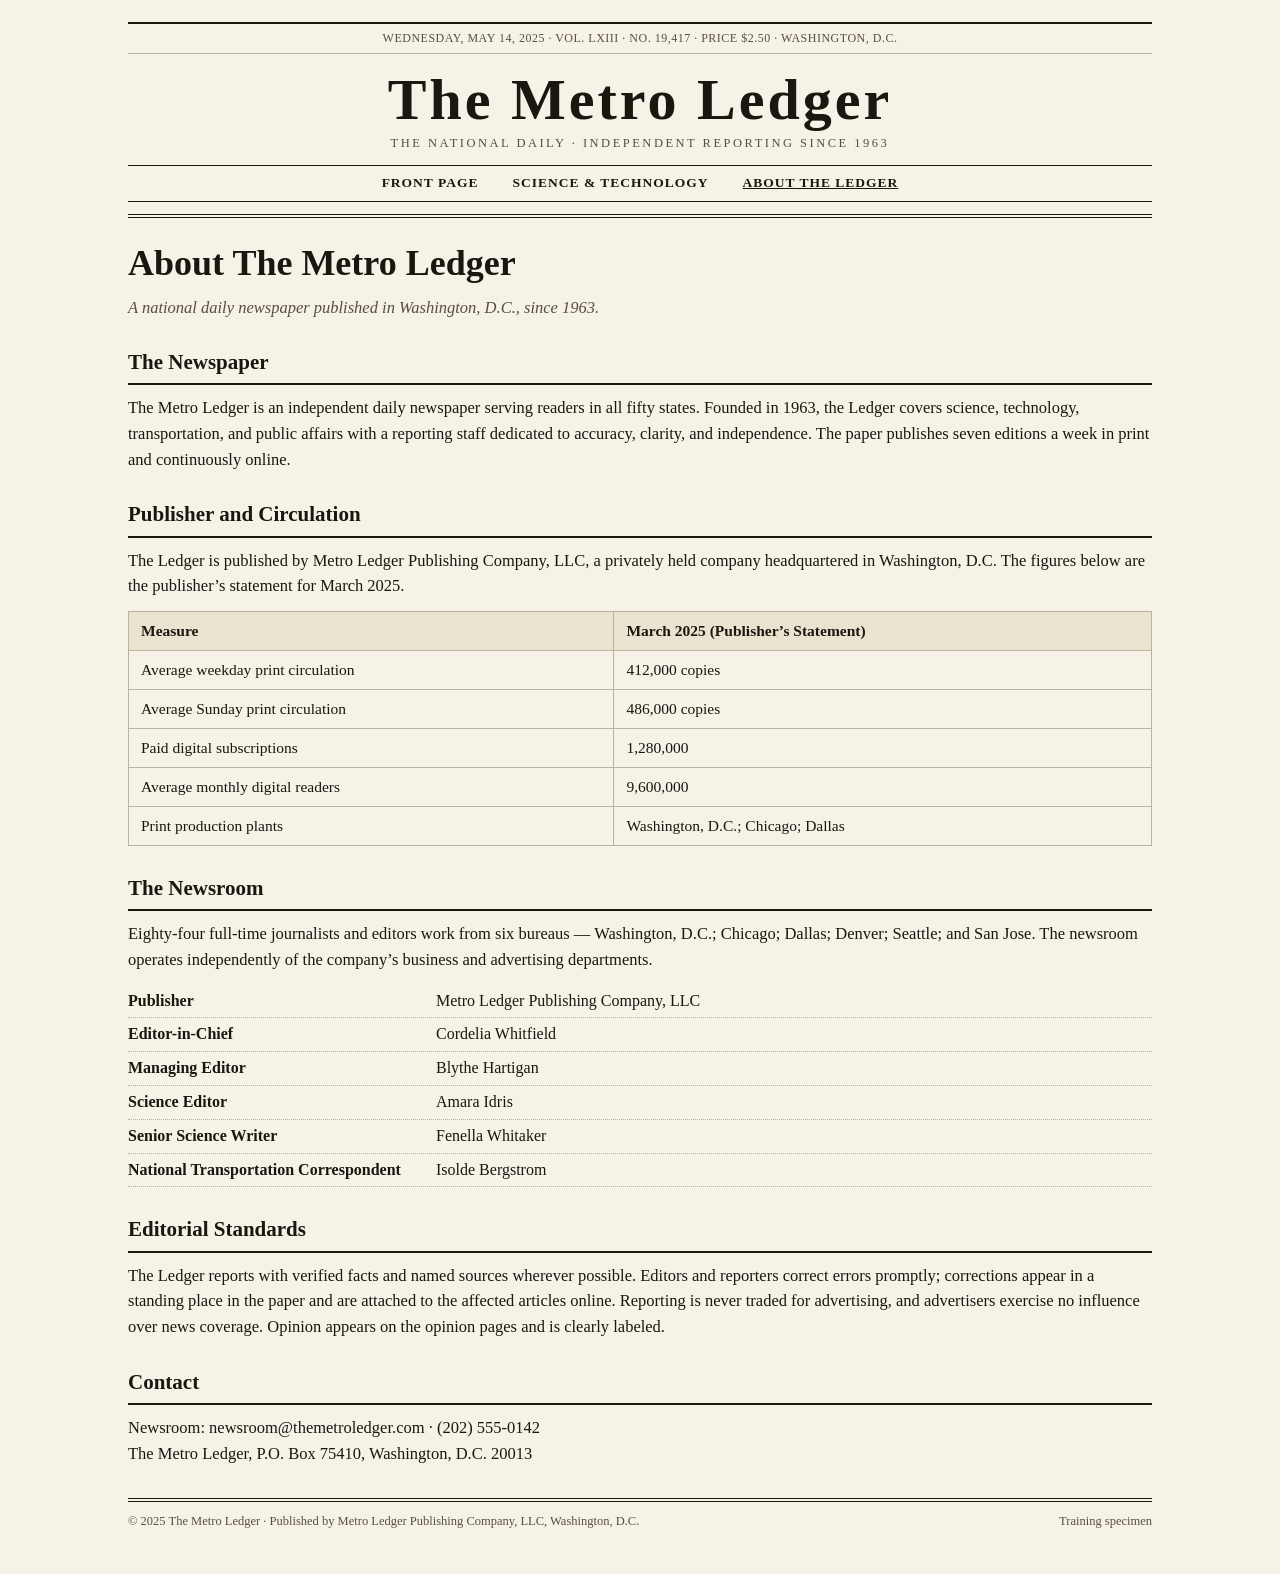
==== about/index.html @ 2e6db42e "The Metro Ledger: fictional national newspaper website (training case)" ====
<!DOCTYPE html>
<html lang="en">
<head>
<meta charset="utf-8">
<meta name="viewport" content="width=device-width, initial-scale=1">
<meta name="robots" content="noindex, nofollow">
<title>About The Metro Ledger | Wednesday, May 14, 2025</title>
<link rel="stylesheet" href="../css/style.css">
</head>
<body>

<header class="masthead">
  <div class="topline">Wednesday, May 14, 2025 &middot; Vol. LXIII &middot; No. 19,417 &middot; Price $2.50 &middot; Washington, D.C.</div>
  <h1 class="nameplate">The Metro Ledger</h1>
  <p class="tagline">The National Daily &middot; Independent Reporting Since 1963</p>
  <nav class="sections" aria-label="Sections">
    <a href="../">Front Page</a>
    <a href="../science/">Science &amp; Technology</a>
    <a href="./" aria-current="page">About the Ledger</a>
  </nav>
</header>

<main class="about-page">
  <h1>About The Metro Ledger</h1>
  <p class="article-dek">A national daily newspaper published in Washington, D.C., since 1963.</p>

  <h2>The Newspaper</h2>
  <p>The Metro Ledger is an independent daily newspaper serving readers in all fifty states. Founded in 1963, the Ledger covers science, technology, transportation, and public affairs with a reporting staff dedicated to accuracy, clarity, and independence. The paper publishes seven editions a week in print and continuously online.</p>

  <h2>Publisher and Circulation</h2>
  <p>The Ledger is published by Metro Ledger Publishing Company, LLC, a privately held company headquartered in Washington, D.C. The figures below are the publisher&rsquo;s statement for March 2025.</p>
  <table class="facts-table">
    <tr><th>Measure</th><th>March 2025 (Publisher&rsquo;s Statement)</th></tr>
    <tr><td>Average weekday print circulation</td><td>412,000 copies</td></tr>
    <tr><td>Average Sunday print circulation</td><td>486,000 copies</td></tr>
    <tr><td>Paid digital subscriptions</td><td>1,280,000</td></tr>
    <tr><td>Average monthly digital readers</td><td>9,600,000</td></tr>
    <tr><td>Print production plants</td><td>Washington, D.C.; Chicago; Dallas</td></tr>
  </table>

  <h2>The Newsroom</h2>
  <p>Eighty-four full-time journalists and editors work from six bureaus &mdash; Washington, D.C.; Chicago; Dallas; Denver; Seattle; and San Jose. The newsroom operates independently of the company&rsquo;s business and advertising departments.</p>

  <div class="masthead-list">
    <div><span class="role">Publisher</span><span>Metro Ledger Publishing Company, LLC</span></div>
    <div><span class="role">Editor-in-Chief</span><span>Cordelia Whitfield</span></div>
    <div><span class="role">Managing Editor</span><span>Blythe Hartigan</span></div>
    <div><span class="role">Science Editor</span><span>Amara Idris</span></div>
    <div><span class="role">Senior Science Writer</span><span>Fenella Whitaker</span></div>
    <div><span class="role">National Transportation Correspondent</span><span>Isolde Bergstrom</span></div>
  </div>

  <h2>Editorial Standards</h2>
  <p>The Ledger reports with verified facts and named sources wherever possible. Editors and reporters correct errors promptly; corrections appear in a standing place in the paper and are attached to the affected articles online. Reporting is never traded for advertising, and advertisers exercise no influence over news coverage. Opinion appears on the opinion pages and is clearly labeled.</p>

  <h2>Contact</h2>
  <p>Newsroom: newsroom@themetroledger.com &middot; (202) 555-0142<br>
  The Metro Ledger, P.O. Box 75410, Washington, D.C. 20013</p>
</main>

<footer class="site-footer">
  <span>&copy; 2025 The Metro Ledger &middot; Published by Metro Ledger Publishing Company, LLC, Washington, D.C.</span>
  <span>Training specimen</span>
</footer>

</body>
</html>
---- css/style.css ----
/* =========================================================
   The Metro Ledger — newsprint stylesheet
   Fictional US national daily newspaper (training case)
   Classic broadsheet: serif, rules, multi-column, newsprint
   ========================================================= */

:root {
  --paper: #f6f2e7;
  --paper-deep: #eae3cf;
  --ink: #1a170f;
  --soft: #57503f;
  --hairline: #b9b2a0;
  --kicker: #8a5c14;
}

* { margin: 0; padding: 0; box-sizing: border-box; }

html { background: var(--paper); }

body {
  font-family: Georgia, "Times New Roman", Times, serif;
  color: var(--ink);
  background: var(--paper);
  line-height: 1.55;
  max-width: 1080px;
  margin: 0 auto;
  padding: 22px 28px 42px;
}

a { color: inherit; text-decoration: none; }
a:hover { text-decoration: underline; }

/* ---------- Masthead ---------- */

.masthead {
  text-align: center;
  border-bottom: 4px double var(--ink);
  padding-bottom: 12px;
  margin-bottom: 18px;
}

.topline {
  font-size: 12px;
  letter-spacing: 0.5px;
  color: var(--soft);
  text-transform: uppercase;
  border-top: 2px solid var(--ink);
  border-bottom: 1px solid var(--hairline);
  padding: 5px 0;
  margin-bottom: 16px;
}

.nameplate {
  font-size: 58px;
  font-weight: 700;
  letter-spacing: 3px;
  line-height: 1.04;
  margin-bottom: 4px;
}

.tagline {
  font-size: 12.5px;
  text-transform: uppercase;
  letter-spacing: 2.5px;
  color: var(--soft);
  margin-bottom: 12px;
}

nav.sections {
  display: flex;
  justify-content: center;
  gap: 34px;
  border-top: 1px solid var(--ink);
  border-bottom: 1px solid var(--ink);
  padding: 7px 0;
  font-size: 13.5px;
  letter-spacing: 1px;
  text-transform: uppercase;
  font-weight: 700;
}

nav.sections a[aria-current="page"] { text-decoration: underline; }

/* ---------- Front page grid ---------- */

.front-grid {
  display: grid;
  grid-template-columns: 2fr 1fr;
  column-gap: 26px;
  align-items: start;
}

.cell { border-left: 1px solid var(--ink); padding-left: 20px; }
.cell:first-child { border-left: 0; padding-left: 0; }

.column-label {
  font-size: 15px;
  text-transform: uppercase;
  letter-spacing: 2px;
  border-bottom: 2px solid var(--ink);
  padding-bottom: 5px;
  margin-bottom: 4px;
}

.kicker {
  color: var(--kicker);
  text-transform: uppercase;
  letter-spacing: 1.4px;
  font-size: 11.5px;
  font-weight: 700;
  margin-bottom: 4px;
}

.lead-head { font-size: 34px; line-height: 1.14; font-weight: 700; margin-bottom: 10px; }
.lead-dek { font-size: 17px; color: var(--soft); line-height: 1.45; margin-bottom: 10px; }

.byline { font-size: 13.5px; color: var(--soft); font-style: italic; margin-bottom: 16px; }

.story { padding: 11px 0; border-top: 1px solid var(--hairline); }
.story:first-of-type { border-top: none; }

.story-head { font-size: 18px; line-height: 1.26; font-weight: 700; margin: 3px 0 4px; }
.story-dek { font-size: 13.8px; color: var(--soft); line-height: 1.42; }

.teaser-band {
  margin-top: 26px;
  border-top: 3px double var(--ink);
  padding: 12px 0 0;
  text-align: center;
  font-size: 15px;
  letter-spacing: 1px;
  text-transform: uppercase;
  font-weight: 700;
}

/* ---------- Section pages ---------- */

.section-banner {
  text-align: center;
  border-top: 3px solid var(--ink);
  border-bottom: 4px double var(--ink);
  padding: 10px 0;
  margin-bottom: 20px;
}

.section-name {
  font-size: 36px;
  font-weight: 700;
  letter-spacing: 7px;
  text-transform: uppercase;
}

.section-date { font-size: 12.5px; color: var(--soft); letter-spacing: 1px; text-transform: uppercase; margin-top: 3px; }

.section-lead { margin-bottom: 24px; }
.section-lead .lead-head { font-size: 30px; }

.story-grid {
  display: grid;
  grid-template-columns: 1fr 1fr;
  column-gap: 26px;
}

.story-grid .story { border-left: 1px solid var(--ink); border-top: none; padding: 2px 0 14px 20px; }
.story-grid .story:nth-child(odd) { border-left: none; padding-left: 0; }

/* ---------- Article ---------- */

.article { max-width: 700px; margin: 0 auto; }

.breadcrumbs { font-size: 13px; color: var(--soft); margin-bottom: 14px; }

.article-head { font-size: 42px; line-height: 1.12; font-weight: 700; margin: 8px 0 12px; }

.article-dek { font-size: 19px; color: var(--soft); font-style: italic; line-height: 1.45; margin-bottom: 16px; }

.byline-block {
  border-top: 1px solid var(--ink);
  border-bottom: 1px solid var(--ink);
  padding: 8px 0;
  font-size: 13.5px;
  margin-bottom: 20px;
  display: flex;
  justify-content: space-between;
  flex-wrap: wrap;
  gap: 6px;
}

.article-body p { font-size: 17.5px; margin-bottom: 16px; }
.article-body .dateline { font-weight: 700; }

.article-body p.lede-para::first-letter {
  font-size: 3.6em;
  float: left;
  line-height: 0.8;
  padding: 4px 7px 0 0;
  font-weight: 700;
}

.subhead { font-weight: 700; font-size: 19.5px; margin: 22px 0 8px; }

.pullquote {
  border-left: 4px solid var(--kicker);
  padding: 8px 0 8px 18px;
  margin: 24px 0;
  font-size: 21.5px;
  font-style: italic;
  line-height: 1.42;
}

.endrule {
  text-align: center;
  border-top: 2px solid var(--ink);
  padding-top: 8px;
  margin: 28px 0 20px;
  font-size: 12px;
  letter-spacing: 4px;
  color: var(--soft);
  text-transform: uppercase;
}

.related {
  border: 1px solid var(--ink);
  padding: 14px 18px;
  font-size: 14.5px;
  margin-bottom: 10px;
}

.related h2 {
  font-size: 14px;
  text-transform: uppercase;
  letter-spacing: 2px;
  border-bottom: 1px solid var(--hairline);
  padding-bottom: 6px;
  margin-bottom: 8px;
}

.related ul { list-style: none; }
.related li { margin-bottom: 7px; }

/* ---------- About page ---------- */

.about-page h1 { font-size: 36px; margin-bottom: 4px; }
.about-page .lede-dek { margin-bottom: 20px; }

.about-page h2 {
  font-size: 21px;
  margin: 26px 0 10px;
  padding-bottom: 5px;
  border-bottom: 2px solid var(--ink);
}

.about-page p { font-size: 16.5px; margin-bottom: 12px; }

.facts-table { width: 100%; border-collapse: collapse; font-size: 15.5px; margin-bottom: 14px; }
.facts-table th, .facts-table td { border: 1px solid var(--hairline); padding: 7px 12px; text-align: left; }
.facts-table th { background: var(--paper-deep); }

.masthead-list { font-size: 16px; }
.masthead-list div { display: flex; gap: 8px; padding: 4px 0; border-bottom: 1px dotted var(--hairline); }
.masthead-list .role { min-width: 300px; font-weight: 700; }

/* ---------- Footer ---------- */

.site-footer {
  margin-top: 32px;
  border-top: 4px double var(--ink);
  padding-top: 10px;
  font-size: 12.5px;
  color: var(--soft);
  display: flex;
  justify-content: space-between;
  flex-wrap: wrap;
  gap: 8px;
}

/* ---------- Responsive ---------- */

@media (max-width: 780px) {
  .front-grid, .story-grid { grid-template-columns: 1fr; }
  .cell { border-left: none; padding-left: 0; }
  .story-grid .story { border-left: none; padding-left: 0; }
  .nameplate { font-size: 40px; letter-spacing: 2px; }
  .article-head { font-size: 30px; }
}
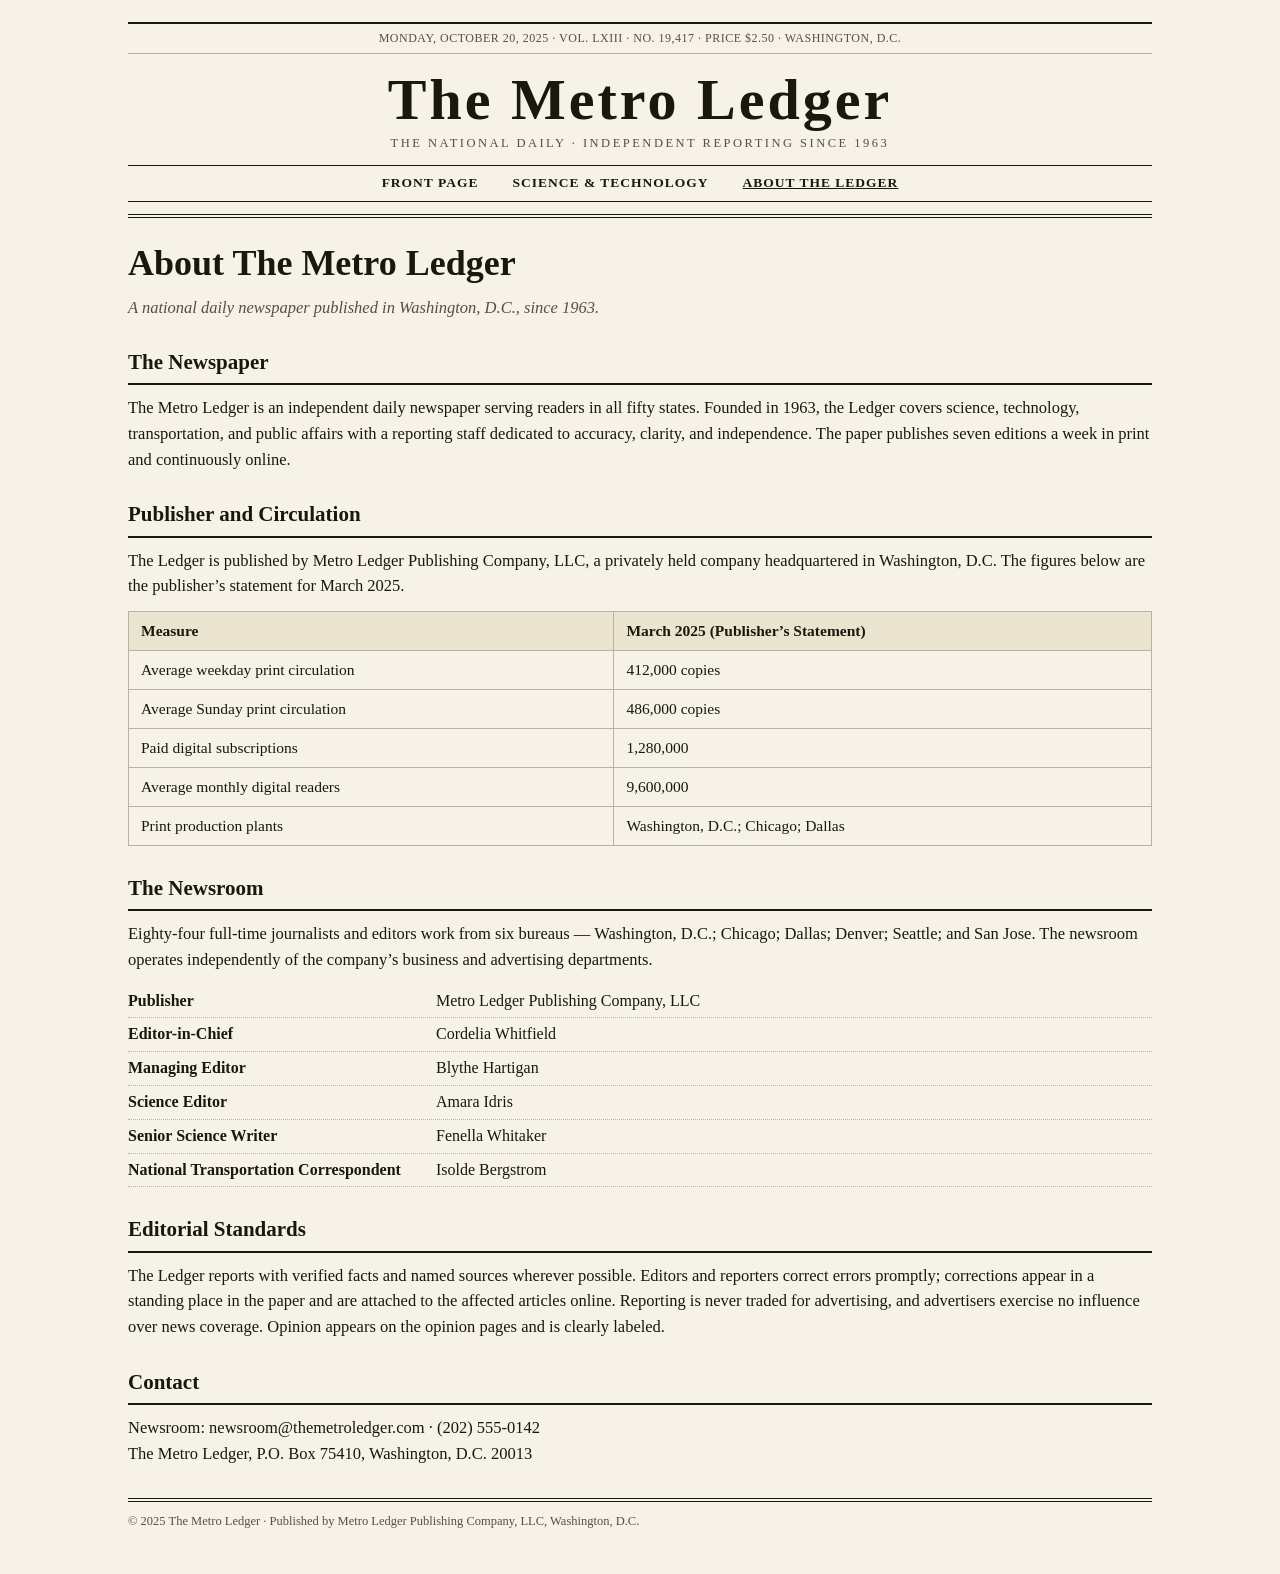
==== commit 3cb3fceb: "v2 rework: feature date 2025-05 -> 2025-10-20 (SP-41 first anniversary + multi-institution adoption " ====
--- a/about/index.html
+++ b/about/index.html
@@ -4,13 +4,13 @@
 <meta charset="utf-8">
 <meta name="viewport" content="width=device-width, initial-scale=1">
 <meta name="robots" content="noindex, nofollow">
-<title>About The Metro Ledger | Wednesday, May 14, 2025</title>
+<title>About The Metro Ledger | Monday, October 20, 2025</title>
 <link rel="stylesheet" href="../css/style.css">
 </head>
 <body>
 
 <header class="masthead">
-  <div class="topline">Wednesday, May 14, 2025 &middot; Vol. LXIII &middot; No. 19,417 &middot; Price $2.50 &middot; Washington, D.C.</div>
+  <div class="topline">Monday, October 20, 2025 &middot; Vol. LXIII &middot; No. 19,417 &middot; Price $2.50 &middot; Washington, D.C.</div>
   <h1 class="nameplate">The Metro Ledger</h1>
   <p class="tagline">The National Daily &middot; Independent Reporting Since 1963</p>
   <nav class="sections" aria-label="Sections">
@@ -60,7 +60,6 @@
 
 <footer class="site-footer">
   <span>&copy; 2025 The Metro Ledger &middot; Published by Metro Ledger Publishing Company, LLC, Washington, D.C.</span>
-  <span>Training specimen</span>
 </footer>
 
 </body>
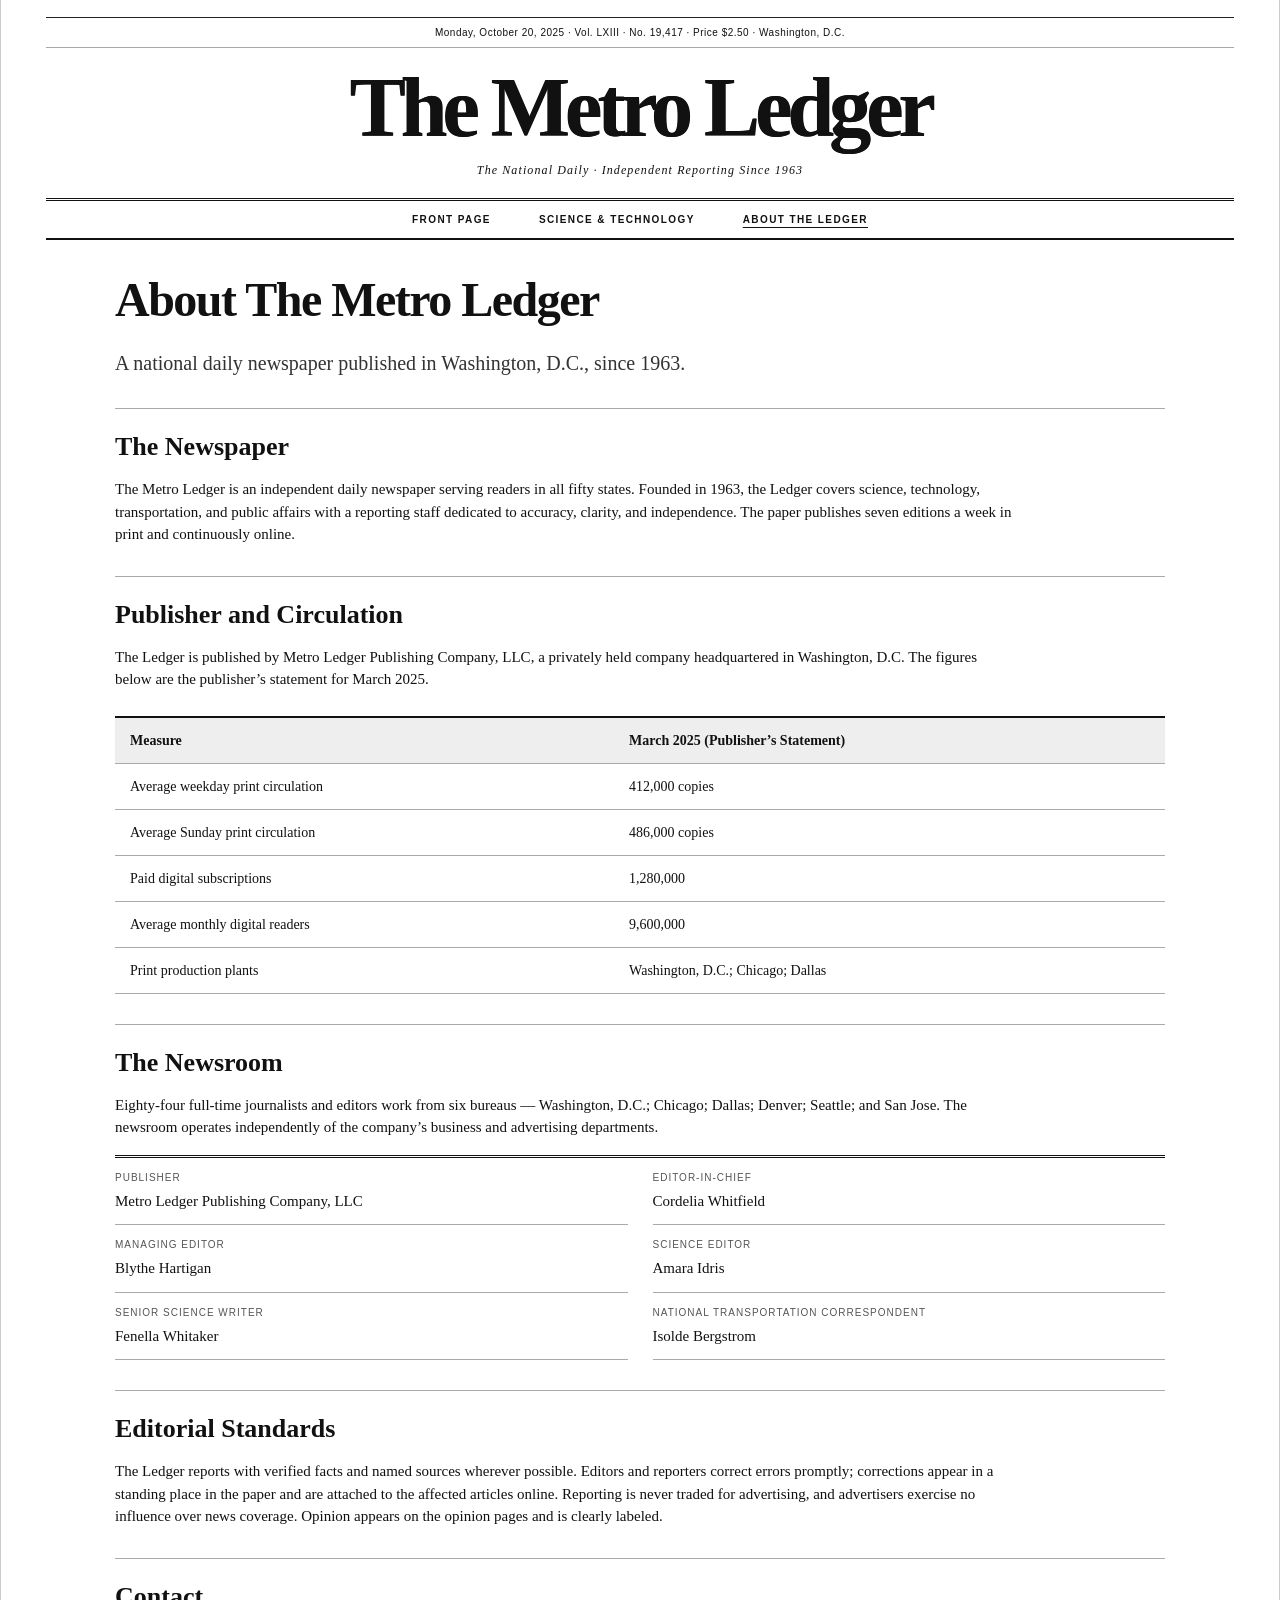
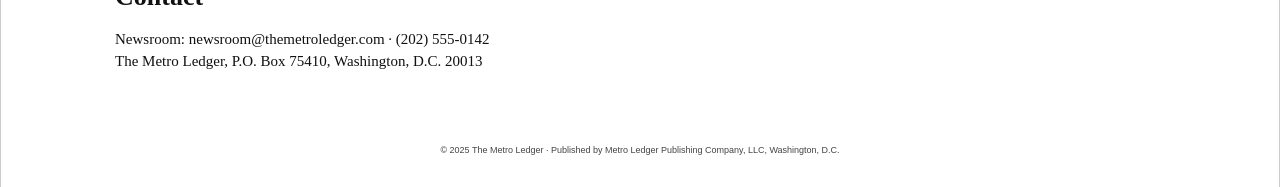
==== commit 7aaa2e63: "Redesign: issuer-style visual refresh (2026-11-16)" ====
--- a/about/index.html
+++ b/about/index.html
@@ -5,9 +5,17 @@
 <meta name="viewport" content="width=device-width, initial-scale=1">
 <meta name="robots" content="noindex, nofollow">
 <title>About The Metro Ledger | Monday, October 20, 2025</title>
-<link rel="stylesheet" href="../css/style.css">
+
+<style>
+
+*{box-sizing:border-box}html{background:#e8e8e5}body{margin:0 auto;max-width:1280px;background:#fff;color:#111;font-family:Georgia,'Times New Roman',serif;font-size:15px;line-height:1.5;border-left:1px solid #ccc;border-right:1px solid #ccc;min-height:100vh}.newspaper-page{padding:0 45px}a{color:inherit;text-decoration:none}a:hover{text-decoration:underline}a:focus-visible{outline:2px solid #111;outline-offset:4px}h1,h2,h3,p{margin:0}.masthead{text-align:center;padding-top:17px}.topline{font-family:Arial,sans-serif;font-size:10px;letter-spacing:.5px;padding:7px 0;border-top:1px solid #222;border-bottom:1px solid #aaa}.nameplate{font-size:84px;line-height:1.1;letter-spacing:-5px;font-weight:900;margin:14px 0 3px;text-shadow:.5px 0 currentColor}.tagline{font-size:12px;font-style:italic;letter-spacing:1.1px;margin:7px 0 19px}.sections{display:flex;justify-content:center;gap:48px;font-family:Arial,sans-serif;font-size:10px;font-weight:700;text-transform:uppercase;letter-spacing:1.4px;border-top:3px double #111;border-bottom:2px solid #111;padding:11px 0}.sections a[aria-current]{text-decoration:underline;text-underline-offset:4px}main{padding:24px 0 30px}.front-grid{display:grid;grid-template-columns:1.25fr 1fr;gap:26px;align-items:start}.front-grid>.cell:first-child{display:grid;grid-template-columns:1fr 1fr;gap:0 23px;padding-right:25px;border-right:1px solid #999}.lead-block{grid-column:1/-1;padding-bottom:18px}.kicker{font-family:Arial,sans-serif;font-size:10px;letter-spacing:1.4px;text-transform:uppercase;font-weight:700;margin:0 0 8px}.lead-head{font-size:45px;line-height:1.03;letter-spacing:-1.7px;font-weight:700;margin:0 0 16px}.lead-dek{font-size:17px;line-height:1.5;color:#333}.byline{font-family:Arial,sans-serif;font-size:10px;line-height:1.6;margin:14px 0 0;color:#4e4e4e}.front-grid .story{border-top:1px solid #999;padding:17px 0 13px;break-inside:avoid}.story-head{font-size:21px;line-height:1.15;letter-spacing:-.5px;margin:0 0 9px}.story-dek{font-size:13px;line-height:1.55;color:#333}.front-grid aside{column-count:2;column-gap:23px;column-rule:1px solid #bbb}.column-label{column-span:all;font-size:15px;font-style:italic;border-top:1px solid #111;border-bottom:3px double #111;margin:0 0 3px;padding:9px 0}.front-grid aside .story-head{font-size:20px}.front-grid aside .story{padding:15px 0;display:inline-block;width:100%;border-top:1px solid #aaa}.teaser-band{border-top:3px double #111;border-bottom:1px solid #111;padding:14px 0;font-family:Arial,sans-serif;text-align:center;text-transform:uppercase;font-size:10px;letter-spacing:1.3px;font-weight:bold}.site-footer{padding:24px 0 30px;font-family:Arial,sans-serif;font-size:9px;line-height:1.6;color:#444;text-align:center}.section-banner{display:flex;justify-content:space-between;align-items:center;border-bottom:3px double #111;padding:0 0 14px;margin-bottom:20px}.section-name{font-size:32px;font-weight:700;letter-spacing:-1px}.section-date{font-size:11px;font-family:Arial,sans-serif}.section-lead{max-width:900px;padding:8px 0 25px}.section-lead .lead-head{font-size:48px}.story-grid{display:grid;grid-template-columns:repeat(4,minmax(0,1fr));gap:0 22px;border-top:3px double #111}.story-grid .story{padding:20px 18px 20px 0;border-bottom:1px solid #aaa;border-right:1px solid #aaa}.story-grid .story:nth-child(4n){border-right:0;padding-right:0}.story-grid .story-head{font-size:23px}.breadcrumbs{font-size:10px;font-family:Arial,sans-serif;margin-bottom:24px;color:#555}.article-head{max-width:920px;font-size:61px;line-height:1.05;letter-spacing:-2px;margin-bottom:17px}.article-dek{font-size:20px;line-height:1.5;max-width:940px;color:#333}.byline-block{display:flex;justify-content:space-between;font-family:Arial,sans-serif;font-size:10px;border-top:1px solid #999;border-bottom:3px double #111;padding:12px 0;margin:24px 0}.article-body{column-count:3;column-gap:30px;column-rule:1px solid #bbb;font-size:15px;line-height:1.7}.article-body p{margin-bottom:16px}.dateline{font-weight:700;font-size:11px}.lede-para:first-letter{float:left;font-size:58px;line-height:.85;padding:7px 7px 0 0}.pullquote{font-size:25px;line-height:1.2;font-style:italic;border-top:3px double #111;border-bottom:1px solid #111;margin:20px 0;padding:18px 0;break-inside:avoid}.subhead{font-size:23px;line-height:1.25;font-weight:bold;break-after:avoid}.endrule{font-size:10px;text-transform:uppercase;font-family:Arial,sans-serif;text-align:center;border-bottom:3px double #111;padding:24px;margin:15px 0}.related{padding:10px 0}.related h2{font-size:22px}.related ul{font-size:13px;line-height:1.8}.about-page{max-width:1050px;margin:auto}.about-page h1{font-size:48px;letter-spacing:-1.5px;margin-bottom:12px}.about-page h2{border-top:1px solid #aaa;padding-top:18px;margin:30px 0 12px;font-size:26px}.about-page p{max-width:900px;margin-bottom:16px}.facts-table{width:100%;border-collapse:collapse;font-size:14px;margin:25px 0}.facts-table th{text-align:left;background:#eee;border-top:2px solid #111;border-bottom:1px solid #111}.facts-table th,.facts-table td{padding:12px 15px;border-bottom:1px solid #aaa}.masthead-list{display:grid;grid-template-columns:1fr 1fr;gap:0 25px;border-top:3px double #111}.masthead-list>div{display:flex;flex-direction:column;border-bottom:1px solid #aaa;padding:12px 0}.role{font-family:Arial,sans-serif;font-size:10px;text-transform:uppercase;letter-spacing:1px;color:#555;margin-bottom:5px}
+@media(max-width:900px){.newspaper-page{padding:0 25px}.nameplate{font-size:66px}.front-grid{grid-template-columns:1.2fr 1fr;gap:20px}.front-grid aside{column-count:1}.lead-head{font-size:38px}.article-body{column-count:2}.story-grid{grid-template-columns:repeat(2,minmax(0,1fr))}.story-grid .story:nth-child(2n){border-right:0}.sections{gap:24px}.article-head{font-size:48px}}
+@media(max-width:600px){.newspaper-page{padding:0 18px}.topline{font-size:8px}.nameplate{font-size:43px;letter-spacing:-2.5px}.tagline{font-size:9px;letter-spacing:.2px}.sections{gap:15px;font-size:8px;letter-spacing:.5px}.front-grid{display:block}.front-grid>.cell:first-child{border:0;padding:0}.front-grid aside{margin-top:20px;column-count:2}.lead-head{font-size:38px}.article-head{font-size:39px}.article-body{column-count:1}.article-dek{font-size:17px}.byline-block{gap:15px}.section-banner{display:block}.section-name{font-size:27px}.section-lead .lead-head{font-size:36px}.masthead-list{grid-template-columns:1fr}.story-grid .story-head{font-size:20px}}
+@media print{html{background:white}body{max-width:none;border:0}.newspaper-page{padding:0}.article-body{column-count:2}.masthead{padding-top:0}.nameplate{font-size:56px}.article-head{font-size:36px}.story{break-inside:avoid}}
+
+</style>
 </head>
-<body>
+<body><div class="newspaper-page">
 
 <header class="masthead">
   <div class="topline">Monday, October 20, 2025 &middot; Vol. LXIII &middot; No. 19,417 &middot; Price $2.50 &middot; Washington, D.C.</div>
@@ -62,5 +70,5 @@
   <span>&copy; 2025 The Metro Ledger &middot; Published by Metro Ledger Publishing Company, LLC, Washington, D.C.</span>
 </footer>
 
-</body>
+</div></body>
 </html>
